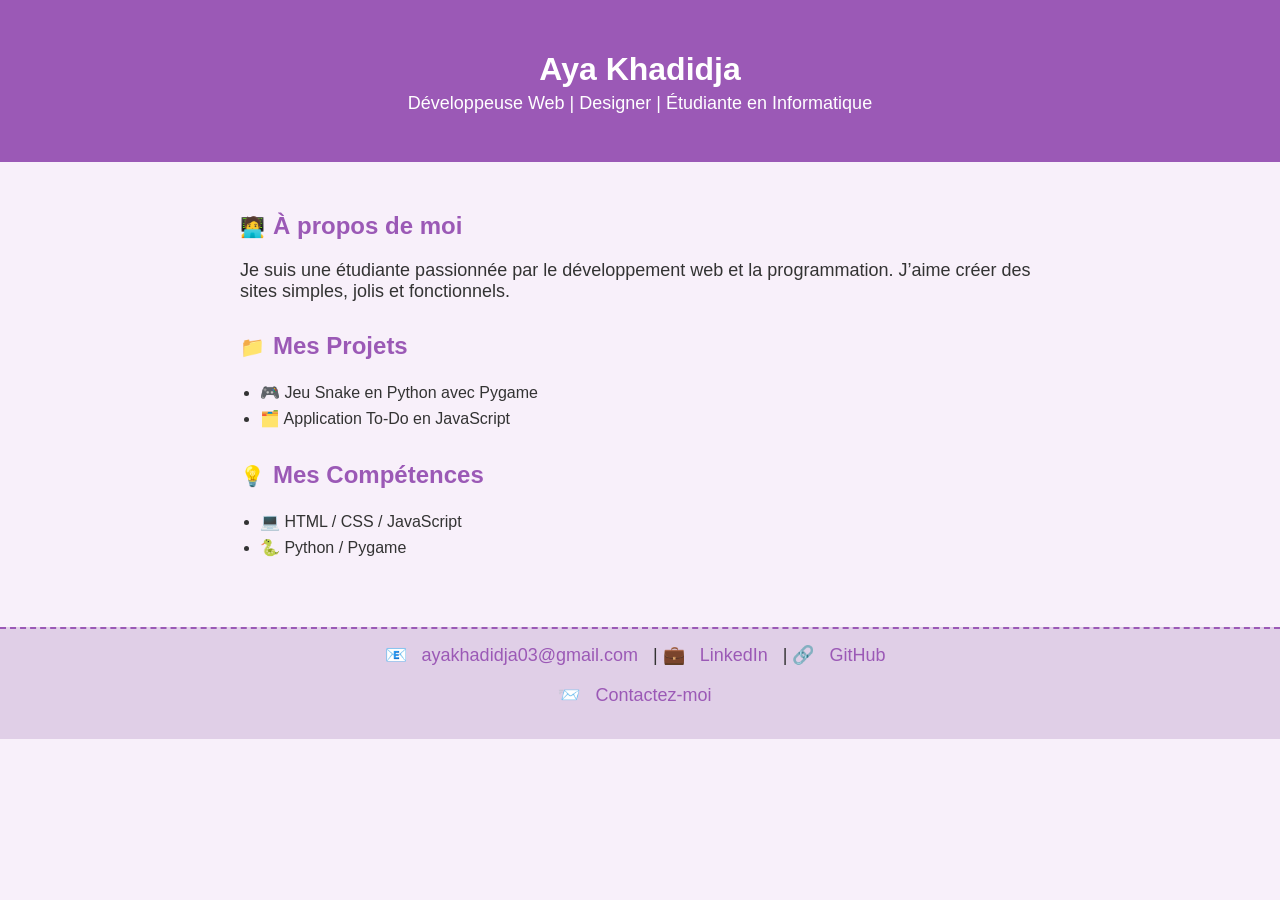
==== index.html @ 190c5a4c "Add files via upload" ====
<!DOCTYPE html>
<html lang="fr">
<head>
  <meta charset="UTF-8" />
  <title>Mon Portfolio - Aya Khadidja</title>
  <style>
    body {
      font-family: 'Arial', sans-serif;
      background-color: #f8f0fa;
      color: #333;
      margin: 0;
      padding: 0;
    }

    header {
      background-color: #9b59b6;
      color: white;
      padding: 30px;
      text-align: center;
    }

    h1 {
      font-size: 32px;
      margin-bottom: 5px;
    }

    p {
      font-size: 18px;
      margin-top: 0;
    }

    section {
      padding: 20px;
      max-width: 800px;
      margin: auto;
    }

    h2::before {
      display: inline-block;
      margin-right: 8px;
      font-size: 20px;
    }

    h2 {
      color: #9b59b6;
      margin-top: 30px;
      transition: color 0.3s ease;
    }

    h2:hover {
      color: #8e44ad;
    }

    h2:nth-of-type(1)::before { content: "🧑‍💻"; }
    h2:nth-of-type(2)::before { content: "📁"; }
    h2:nth-of-type(3)::before { content: "💡"; }

    ul {
      line-height: 1.6;
      padding-left: 20px;
    }

    .contact {
      background-color: #e0cfe7;
      padding: 15px;
      margin-top: 30px;
      text-align: center;
      border-top: 2px dashed #9b59b6;
    }

    .contact a {
      text-decoration: none;
      color: #9b59b6;
      margin: 0 10px;
      transition: color 0.3s, transform 0.2s ease;
    }

    .contact a:hover {
      color: #8e44ad;
      transform: scale(1.05);
    }

    @media screen and (max-width: 600px) {
      header { padding: 20px; }
      h1 { font-size: 24px; }
      p { font-size: 16px; }
      section { padding: 15px; }
      h2 { font-size: 18px; }
      ul { padding-left: 10px; }
    }
  </style>
</head>
<body>
  <header>
    <h1>Aya Khadidja</h1>
    <p>Développeuse Web | Designer | Étudiante en Informatique</p>
  </header>

  <section>
    <h2>À propos de moi</h2>
    <p>Je suis une étudiante passionnée par le développement web et la programmation. J’aime créer des sites simples, jolis et fonctionnels.</p>

    <h2>Mes Projets</h2>
    <ul>
      <li>🎮 Jeu Snake en Python avec Pygame</li>
      <li>🗂️ Application To-Do en JavaScript</li>
    </ul>

    <h2>Mes Compétences</h2>
    <ul>
      <li>💻 HTML / CSS / JavaScript</li>
      <li>🐍 Python / Pygame</li>
    </ul>
  </section>

  <div class="contact">
    <p>
      📧 <a href="mailto:ayakhadidja03@gmail.com">ayakhadidja03@gmail.com</a> |
      💼 <a href="#" target="_blank">LinkedIn</a> |
      🔗 <a href="https://github.com/Aya-bel03" target="_blank">GitHub</a>
    </p>
    <p>📨 <a href="contact.html">Contactez-moi</a></p>
  </div>
</body>
</html>
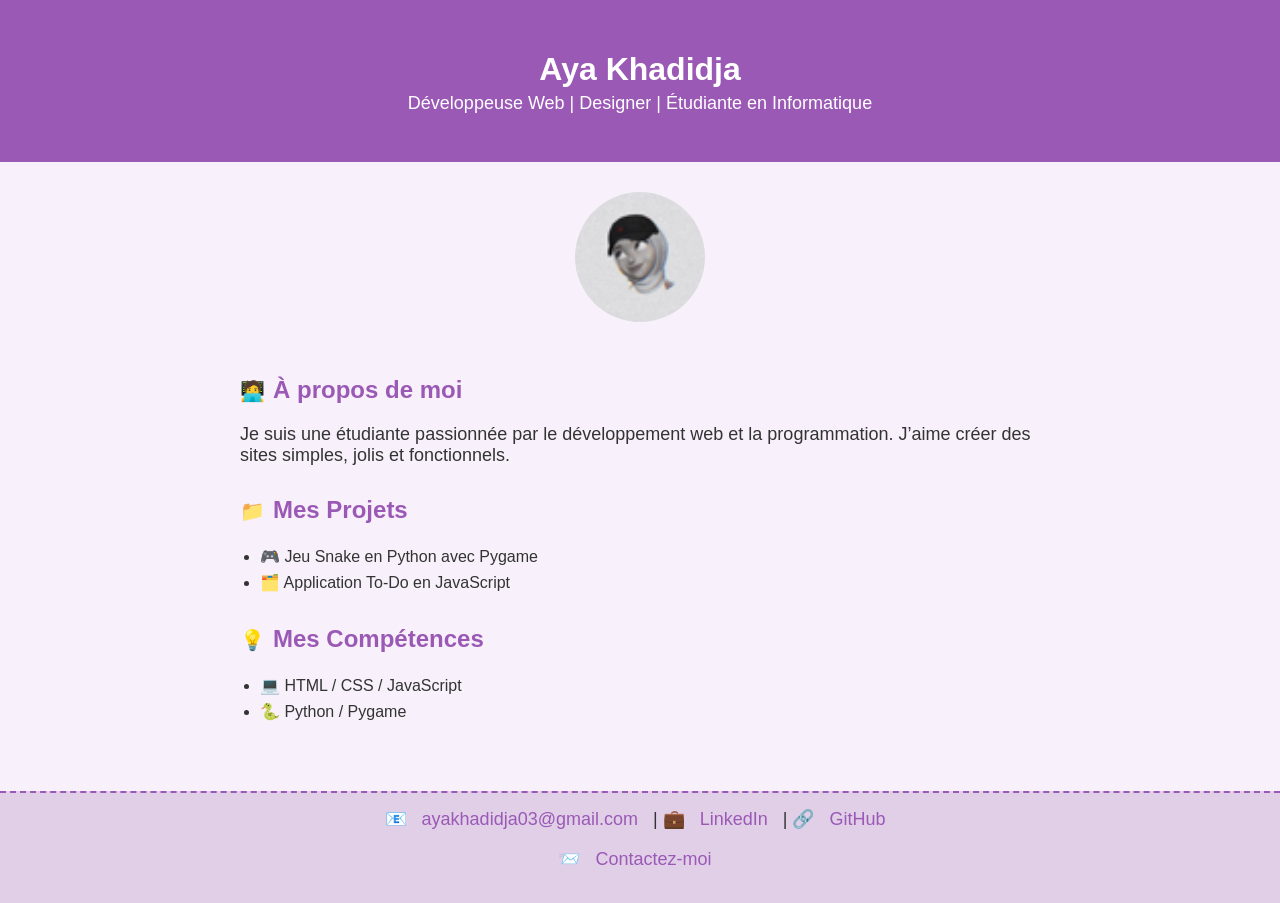
==== commit 84086b53: "Add files via upload" ====
--- a/index.html
+++ b/index.html
@@ -1,126 +1,69 @@
-<!DOCTYPE html>
-<html lang="fr">
-<head>
-  <meta charset="UTF-8" />
-  <title>Mon Portfolio - Aya Khadidja</title>
-  <style>
-    body {
-      font-family: 'Arial', sans-serif;
-      background-color: #f8f0fa;
-      color: #333;
-      margin: 0;
-      padding: 0;
-    }
-
-    header {
-      background-color: #9b59b6;
-      color: white;
-      padding: 30px;
-      text-align: center;
-    }
-
-    h1 {
-      font-size: 32px;
-      margin-bottom: 5px;
-    }
-
-    p {
-      font-size: 18px;
-      margin-top: 0;
-    }
-
-    section {
-      padding: 20px;
-      max-width: 800px;
-      margin: auto;
-    }
-
-    h2::before {
-      display: inline-block;
-      margin-right: 8px;
-      font-size: 20px;
-    }
-
-    h2 {
-      color: #9b59b6;
-      margin-top: 30px;
-      transition: color 0.3s ease;
-    }
-
-    h2:hover {
-      color: #8e44ad;
-    }
-
-    h2:nth-of-type(1)::before { content: "🧑‍💻"; }
-    h2:nth-of-type(2)::before { content: "📁"; }
-    h2:nth-of-type(3)::before { content: "💡"; }
-
-    ul {
-      line-height: 1.6;
-      padding-left: 20px;
-    }
-
-    .contact {
-      background-color: #e0cfe7;
-      padding: 15px;
-      margin-top: 30px;
-      text-align: center;
-      border-top: 2px dashed #9b59b6;
-    }
-
-    .contact a {
-      text-decoration: none;
-      color: #9b59b6;
-      margin: 0 10px;
-      transition: color 0.3s, transform 0.2s ease;
-    }
-
-    .contact a:hover {
-      color: #8e44ad;
-      transform: scale(1.05);
-    }
-
-    @media screen and (max-width: 600px) {
-      header { padding: 20px; }
-      h1 { font-size: 24px; }
-      p { font-size: 16px; }
-      section { padding: 15px; }
-      h2 { font-size: 18px; }
-      ul { padding-left: 10px; }
-    }
-  </style>
-</head>
-<body>
-  <header>
-    <h1>Aya Khadidja</h1>
-    <p>Développeuse Web | Designer | Étudiante en Informatique</p>
-  </header>
-
-  <section>
-    <h2>À propos de moi</h2>
-    <p>Je suis une étudiante passionnée par le développement web et la programmation. J’aime créer des sites simples, jolis et fonctionnels.</p>
-
-    <h2>Mes Projets</h2>
-    <ul>
-      <li>🎮 Jeu Snake en Python avec Pygame</li>
-      <li>🗂️ Application To-Do en JavaScript</li>
-    </ul>
-
-    <h2>Mes Compétences</h2>
-    <ul>
-      <li>💻 HTML / CSS / JavaScript</li>
-      <li>🐍 Python / Pygame</li>
-    </ul>
-  </section>
-
-  <div class="contact">
-    <p>
-      📧 <a href="mailto:ayakhadidja03@gmail.com">ayakhadidja03@gmail.com</a> |
-      💼 <a href="#" target="_blank">LinkedIn</a> |
-      🔗 <a href="https://github.com/Aya-bel03" target="_blank">GitHub</a>
-    </p>
-    <p>📨 <a href="contact.html">Contactez-moi</a></p>
-  </div>
-</body>
-</html>
-
+<!DOCTYPE html>
+<html lang="fr">
+<head>
+  <meta charset="UTF-8" />
+  <title>Mon Portfolio - Aya Khadidja</title>
+  <link rel="icon" type="image/png" href="/Portfolio/favicon.png" />
+  <style>
+    body { font-family: 'Arial', sans-serif; background-color: #f8f0fa; color: #333; margin: 0; padding: 0; }
+    header { background-color: #9b59b6; color: white; padding: 30px; text-align: center; }
+    h1 { font-size: 32px; margin-bottom: 5px; }
+    p { font-size: 18px; margin-top: 0; }
+    section { padding: 20px; max-width: 800px; margin: auto; }
+    h2::before { display: inline-block; margin-right: 8px; font-size: 20px; }
+    h2 { color: #9b59b6; margin-top: 30px; transition: color 0.3s ease; }
+    h2:hover { color: #8e44ad; }
+    h2:nth-of-type(1)::before { content: "🧑‍💻"; }
+    h2:nth-of-type(2)::before { content: "📁"; }
+    h2:nth-of-type(3)::before { content: "💡"; }
+    ul { line-height: 1.6; padding-left: 20px; }
+    .contact { background-color: #e0cfe7; padding: 15px; margin-top: 30px; text-align: center; border-top: 2px dashed #9b59b6; }
+    .contact a { text-decoration: none; color: #9b59b6; margin: 0 10px; transition: color 0.3s, transform 0.2s ease; }
+    .contact a:hover { color: #8e44ad; transform: scale(1.05); }
+    .img-center { text-align: center; margin-top: 30px; }
+    .img-center img { border-radius: 50%; width: 130px; }
+    @media screen and (max-width: 600px) {
+      header { padding: 20px; }
+      h1 { font-size: 24px; }
+      p { font-size: 16px; }
+      section { padding: 15px; }
+      h2 { font-size: 18px; }
+      ul { padding-left: 10px; }
+    }
+  </style>
+</head>
+<body>
+  <header>
+    <h1>Aya Khadidja</h1>
+    <p>Développeuse Web | Designer | Étudiante en Informatique</p>
+  </header>
+
+  <div class="img-center">
+    <img src="favicon.png" alt="Aya Khadidja" />
+  </div>
+
+  <section>
+    <h2>À propos de moi</h2>
+    <p>Je suis une étudiante passionnée par le développement web et la programmation. J’aime créer des sites simples, jolis et fonctionnels.</p>
+    <h2>Mes Projets</h2>
+    <ul>
+      <li>🎮 Jeu Snake en Python avec Pygame</li>
+      <li>🗂️ Application To-Do en JavaScript</li>
+    </ul>
+    <h2>Mes Compétences</h2>
+    <ul>
+      <li>💻 HTML / CSS / JavaScript</li>
+      <li>🐍 Python / Pygame</li>
+    </ul>
+  </section>
+
+  <div class="contact">
+    <p>
+      📧 <a href="mailto:ayakhadidja03@gmail.com">ayakhadidja03@gmail.com</a> |
+      💼 <a href="#">LinkedIn</a> |
+      🔗 <a href="https://github.com/Aya-bel03" target="_blank">GitHub</a>
+    </p>
+    <p>📨 <a href="contact.html">Contactez-moi</a></p>
+  </div>
+</body>
+</html>
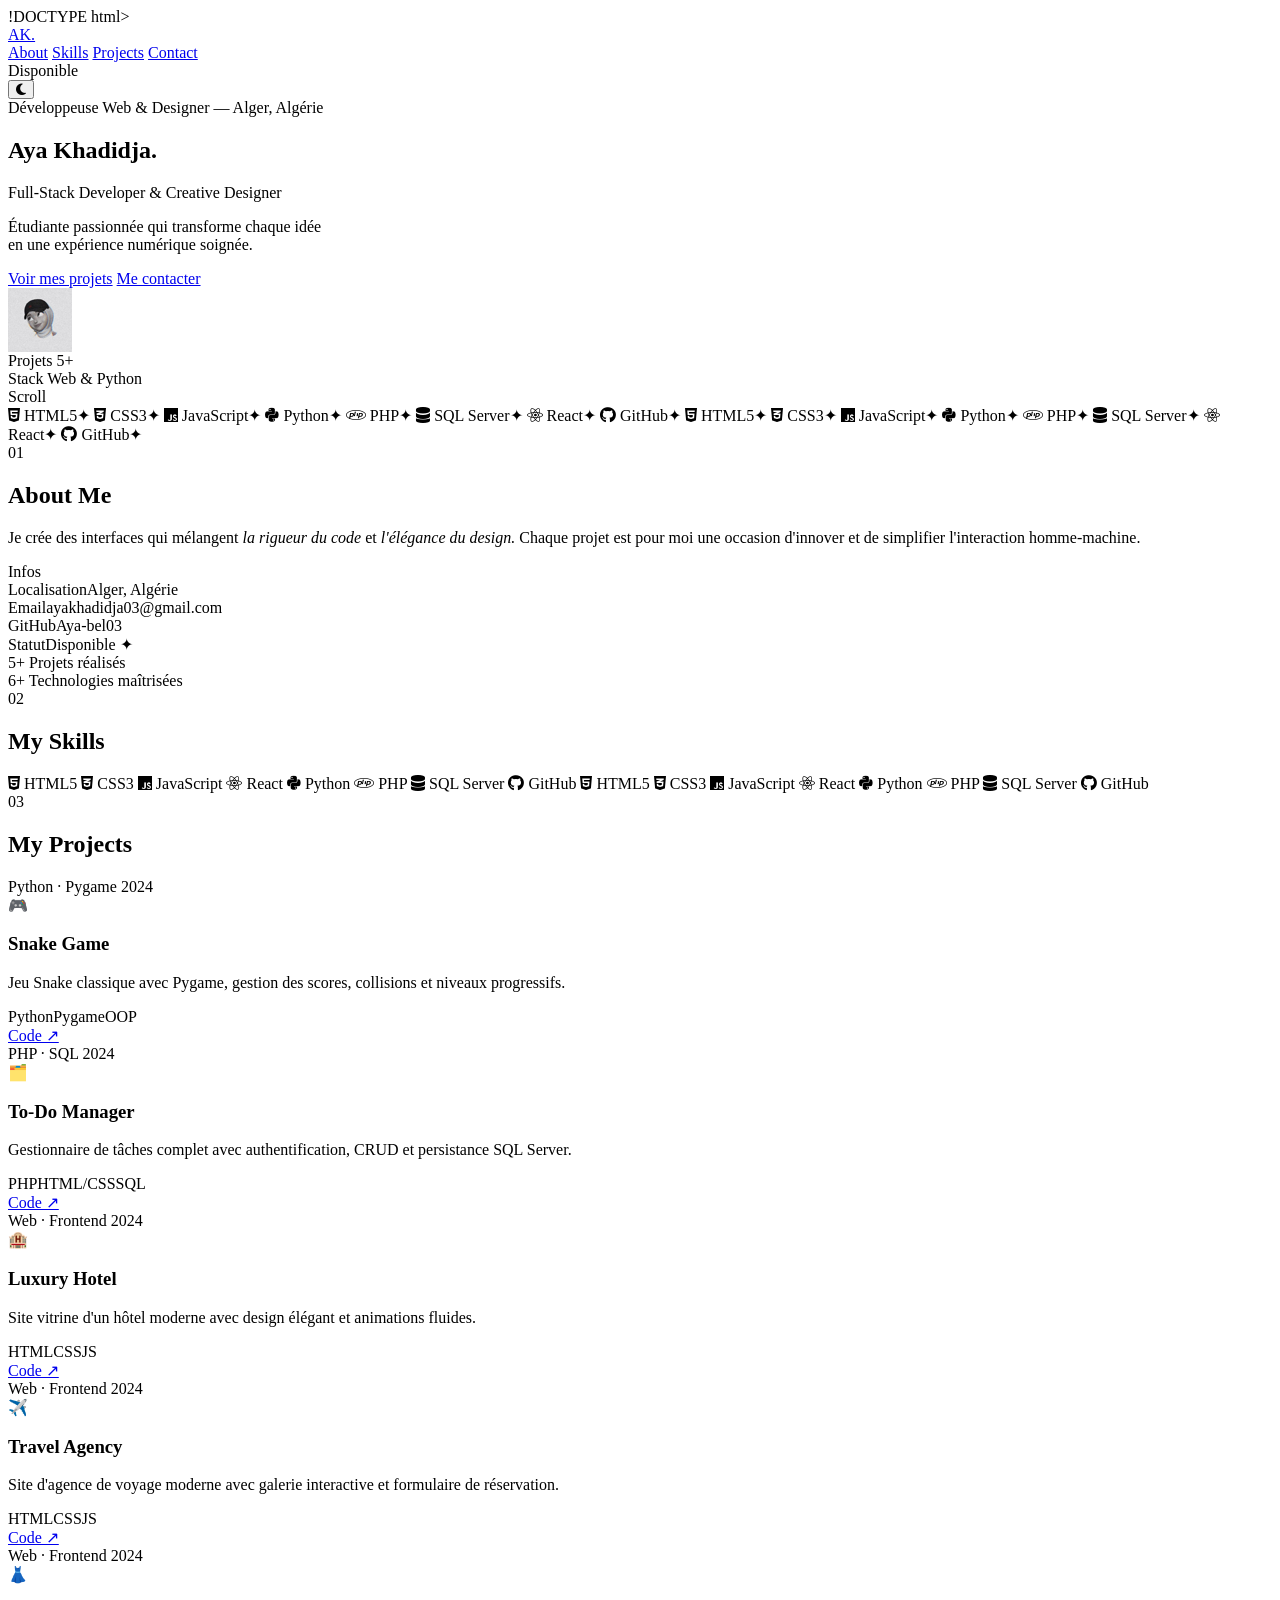
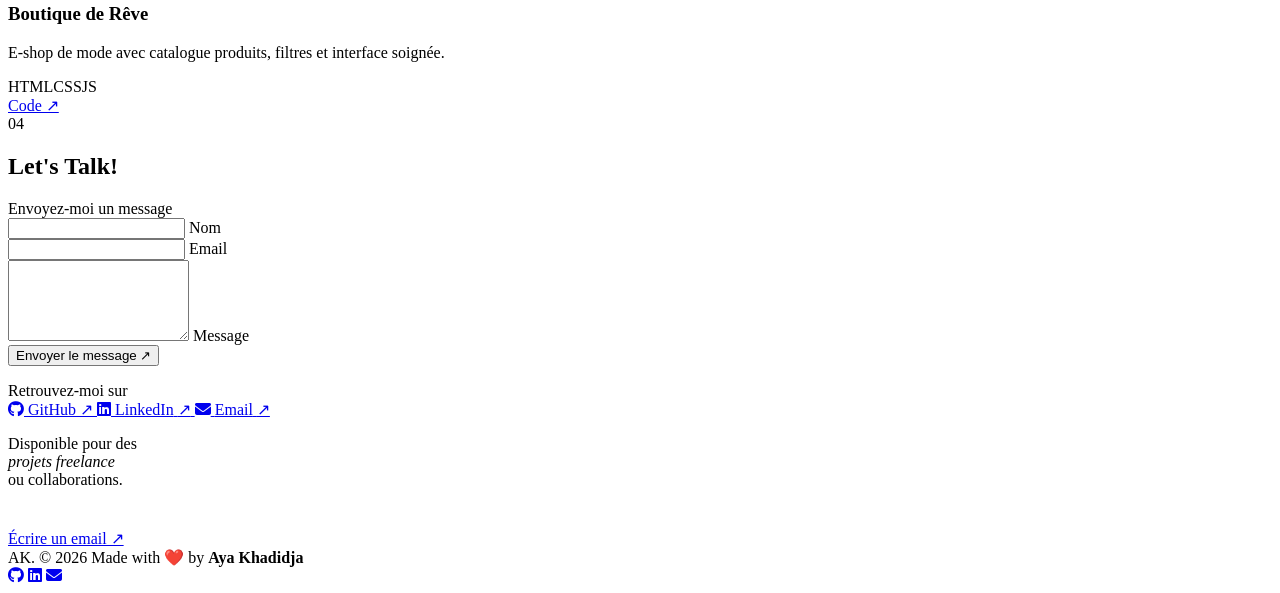
==== commit 22848feb: "Refactor index.html for improved structure and styling" ====
--- a/index.html
+++ b/index.html
@@ -1,69 +1,336 @@
-<!DOCTYPE html>
+!DOCTYPE html>
 <html lang="fr">
 <head>
-  <meta charset="UTF-8" />
-  <title>Mon Portfolio - Aya Khadidja</title>
-  <link rel="icon" type="image/png" href="/Portfolio/favicon.png" />
-  <style>
-    body { font-family: 'Arial', sans-serif; background-color: #f8f0fa; color: #333; margin: 0; padding: 0; }
-    header { background-color: #9b59b6; color: white; padding: 30px; text-align: center; }
-    h1 { font-size: 32px; margin-bottom: 5px; }
-    p { font-size: 18px; margin-top: 0; }
-    section { padding: 20px; max-width: 800px; margin: auto; }
-    h2::before { display: inline-block; margin-right: 8px; font-size: 20px; }
-    h2 { color: #9b59b6; margin-top: 30px; transition: color 0.3s ease; }
-    h2:hover { color: #8e44ad; }
-    h2:nth-of-type(1)::before { content: "🧑‍💻"; }
-    h2:nth-of-type(2)::before { content: "📁"; }
-    h2:nth-of-type(3)::before { content: "💡"; }
-    ul { line-height: 1.6; padding-left: 20px; }
-    .contact { background-color: #e0cfe7; padding: 15px; margin-top: 30px; text-align: center; border-top: 2px dashed #9b59b6; }
-    .contact a { text-decoration: none; color: #9b59b6; margin: 0 10px; transition: color 0.3s, transform 0.2s ease; }
-    .contact a:hover { color: #8e44ad; transform: scale(1.05); }
-    .img-center { text-align: center; margin-top: 30px; }
-    .img-center img { border-radius: 50%; width: 130px; }
-    @media screen and (max-width: 600px) {
-      header { padding: 20px; }
-      h1 { font-size: 24px; }
-      p { font-size: 16px; }
-      section { padding: 15px; }
-      h2 { font-size: 18px; }
-      ul { padding-left: 10px; }
-    }
-  </style>
+  <meta charset="UTF-8"/>
+  <meta name="viewport" content="width=device-width, initial-scale=1.0"/>
+  <title>Aya Khadidja — Portfolio</title>
+  <link rel="icon" type="image/png" href="favicon.png"/>
+  <link href="https://fonts.googleapis.com/css2?family=Syne:wght@400;500;700;800&family=Cormorant+Garamond:ital,wght@0,300;1,300;1,600&family=DM+Mono:wght@300;400&display=swap" rel="stylesheet"/>
+  <link rel="stylesheet" href="https://cdnjs.cloudflare.com/ajax/libs/font-awesome/6.5.0/css/all.min.css"/>
+  <link rel="stylesheet" href="style.css"/>
 </head>
-<body>
-  <header>
-    <h1>Aya Khadidja</h1>
-    <p>Développeuse Web | Designer | Étudiante en Informatique</p>
+<body class="light-mode">
+
+  <!-- CURSOR -->
+  <div id="cur"></div>
+  <div id="cur-ring"></div>
+
+  <!-- BACKGROUND MESH -->
+  <div class="mesh-container">
+    <div class="ball ball-1"></div>
+    <div class="ball ball-2"></div>
+    <div class="ball ball-3"></div>
+  </div>
+
+  <!-- PROGRESS BAR -->
+  <div id="progress-bar"></div>
+
+  <!-- HEADER -->
+  <header id="header">
+    <a href="#" class="nav-logo">AK.</a>
+    <nav class="nav-links">
+      <a href="#about">About</a>
+      <a href="#skills">Skills</a>
+      <a href="#projects">Projects</a>
+      <a href="#contact">Contact</a>
+    </nav>
+    <div class="header-right">
+      <div class="avail-badge">
+        <span class="avail-dot"></span>
+        Disponible
+      </div>
+      <button id="theme-switch" aria-label="Toggle theme">
+        <i class="fas fa-moon"></i>
+      </button>
+    </div>
   </header>
 
-  <div class="img-center">
-    <img src="favicon.png" alt="Aya Khadidja" />
-  </div>
-
-  <section>
-    <h2>À propos de moi</h2>
-    <p>Je suis une étudiante passionnée par le développement web et la programmation. J’aime créer des sites simples, jolis et fonctionnels.</p>
-    <h2>Mes Projets</h2>
-    <ul>
-      <li>🎮 Jeu Snake en Python avec Pygame</li>
-      <li>🗂️ Application To-Do en JavaScript</li>
-    </ul>
-    <h2>Mes Compétences</h2>
-    <ul>
-      <li>💻 HTML / CSS / JavaScript</li>
-      <li>🐍 Python / Pygame</li>
-    </ul>
-  </section>
-
-  <div class="contact">
-    <p>
-      📧 <a href="mailto:ayakhadidja03@gmail.com">ayakhadidja03@gmail.com</a> |
-      💼 <a href="#">LinkedIn</a> |
-      🔗 <a href="https://github.com/Aya-bel03" target="_blank">GitHub</a>
-    </p>
-    <p>📨 <a href="contact.html">Contactez-moi</a></p>
-  </div>
+  <main>
+
+    <!-- HERO -->
+    <section id="hero">
+      <div class="hero-content">
+        <span class="hero-eyebrow reveal">
+          <span class="eyebrow-dot"></span>
+          Développeuse Web &amp; Designer — Alger, Algérie
+        </span>
+        <h1 class="hero-name">
+          <span class="name-line reveal-line"><span class="word">Aya</span></span>
+          <span class="name-line reveal-line delay-1"><span class="word italic">Khadidja.</span></span>
+        </h1>
+        <p class="hero-role reveal delay-2">Full-Stack Developer &amp; Creative Designer</p>
+        <p class="hero-desc reveal delay-3">Étudiante passionnée qui transforme chaque idée<br>en une expérience numérique soignée.</p>
+        <div class="hero-ctas reveal delay-4">
+          <a href="#projects" class="btn-primary">Voir mes projets</a>
+          <a href="#contact" class="btn-ghost">Me contacter</a>
+        </div>
+      </div>
+      <div class="hero-deco">
+        <div class="deco-ring"></div>
+        <div class="deco-ring deco-ring-2"></div>
+        <div class="avatar-circle">
+          <img src="favicon.png" alt="Aya Khadidja" class="avatar-img"/>
+        </div>
+        <div class="deco-tag tag-1">
+          <span class="tag-label">Projets</span>
+          <span class="tag-value">5+</span>
+        </div>
+        <div class="deco-tag tag-2">
+          <span class="tag-label">Stack</span>
+          <span class="tag-value">Web &amp; Python</span>
+        </div>
+      </div>
+      <div class="hero-scroll-hint">
+        <span>Scroll</span>
+        <div class="scroll-line"></div>
+      </div>
+    </section>
+
+    <!-- MARQUEE -->
+    <div class="marquee-wrap">
+      <div class="marquee-track">
+        <span><i class="fab fa-html5"></i> HTML5</span><span class="sep">✦</span>
+        <span><i class="fab fa-css3-alt"></i> CSS3</span><span class="sep">✦</span>
+        <span><i class="fab fa-js"></i> JavaScript</span><span class="sep">✦</span>
+        <span><i class="fab fa-python"></i> Python</span><span class="sep">✦</span>
+        <span><i class="fab fa-php"></i> PHP</span><span class="sep">✦</span>
+        <span><i class="fas fa-database"></i> SQL Server</span><span class="sep">✦</span>
+        <span><i class="fab fa-react"></i> React</span><span class="sep">✦</span>
+        <span><i class="fab fa-github"></i> GitHub</span><span class="sep">✦</span>
+        <span><i class="fab fa-html5"></i> HTML5</span><span class="sep">✦</span>
+        <span><i class="fab fa-css3-alt"></i> CSS3</span><span class="sep">✦</span>
+        <span><i class="fab fa-js"></i> JavaScript</span><span class="sep">✦</span>
+        <span><i class="fab fa-python"></i> Python</span><span class="sep">✦</span>
+        <span><i class="fab fa-php"></i> PHP</span><span class="sep">✦</span>
+        <span><i class="fas fa-database"></i> SQL Server</span><span class="sep">✦</span>
+        <span><i class="fab fa-react"></i> React</span><span class="sep">✦</span>
+        <span><i class="fab fa-github"></i> GitHub</span><span class="sep">✦</span>
+      </div>
+    </div>
+
+    <!-- ABOUT -->
+    <section id="about" class="sec">
+      <div class="sec-header reveal">
+        <span class="sec-num">01</span>
+        <h2 class="section-title">About Me</h2>
+      </div>
+      <div class="bento-grid">
+        <div class="bento-item card-full reveal">
+          <p class="big-quote">Je crée des interfaces qui mélangent <em>la rigueur du code</em> et <em>l'élégance du design.</em> Chaque projet est pour moi une occasion d'innover et de simplifier l'interaction homme-machine.</p>
+        </div>
+        <div class="bento-item card-info reveal delay-1">
+          <span class="label">Infos</span>
+          <div class="info-list">
+            <div class="info-row"><span class="ik">Localisation</span><span class="iv">Alger, Algérie</span></div>
+            <div class="info-row"><span class="ik">Email</span><span class="iv">ayakhadidja03@gmail.com</span></div>
+            <div class="info-row"><span class="ik">GitHub</span><span class="iv">Aya-bel03</span></div>
+            <div class="info-row"><span class="ik">Statut</span><span class="iv available">Disponible ✦</span></div>
+          </div>
+        </div>
+        <div class="bento-item card-stat reveal delay-2">
+          <span class="stat-num">5+</span>
+          <span class="stat-label">Projets réalisés</span>
+        </div>
+        <div class="bento-item card-stat reveal delay-3">
+          <span class="stat-num">6+</span>
+          <span class="stat-label">Technologies maîtrisées</span>
+        </div>
+      </div>
+    </section>
+
+    <!-- SKILLS -->
+    <section id="skills" class="sec">
+      <div class="sec-header reveal">
+        <span class="sec-num">02</span>
+        <h2 class="section-title">My Skills</h2>
+      </div>
+      <div class="skills-wrapper reveal">
+        <div class="skills-track">
+          <span><i class="fab fa-html5"></i> HTML5</span>
+          <span><i class="fab fa-css3-alt"></i> CSS3</span>
+          <span><i class="fab fa-js"></i> JavaScript</span>
+          <span><i class="fab fa-react"></i> React</span>
+          <span><i class="fab fa-python"></i> Python</span>
+          <span><i class="fab fa-php"></i> PHP</span>
+          <span><i class="fas fa-database"></i> SQL Server</span>
+          <span><i class="fab fa-github"></i> GitHub</span>
+          <span><i class="fab fa-html5"></i> HTML5</span>
+          <span><i class="fab fa-css3-alt"></i> CSS3</span>
+          <span><i class="fab fa-js"></i> JavaScript</span>
+          <span><i class="fab fa-react"></i> React</span>
+          <span><i class="fab fa-python"></i> Python</span>
+          <span><i class="fab fa-php"></i> PHP</span>
+          <span><i class="fas fa-database"></i> SQL Server</span>
+          <span><i class="fab fa-github"></i> GitHub</span>
+        </div>
+      </div>
+    </section>
+
+    <!-- PROJECTS -->
+    <section id="projects" class="sec">
+      <div class="sec-header reveal">
+        <span class="sec-num">03</span>
+        <h2 class="section-title">My Projects</h2>
+      </div>
+      <div class="bento-grid">
+
+        <div class="bento-item card-med reveal">
+          <div class="proj-top">
+            <span class="label">Python · Pygame</span>
+            <span class="proj-year">2024</span>
+          </div>
+          <div class="proj-icon">🎮</div>
+          <h3>Snake Game</h3>
+          <p>Jeu Snake classique avec Pygame, gestion des scores, collisions et niveaux progressifs.</p>
+          <div class="proj-footer">
+            <div class="proj-pills">
+              <span>Python</span><span>Pygame</span><span>OOP</span>
+            </div>
+            <a href="https://github.com/Aya-bel03" target="_blank" class="proj-link">Code ↗</a>
+          </div>
+        </div>
+
+        <div class="bento-item card-med reveal delay-1">
+          <div class="proj-top">
+            <span class="label">PHP · SQL</span>
+            <span class="proj-year">2024</span>
+          </div>
+          <div class="proj-icon">🗂️</div>
+          <h3>To-Do Manager</h3>
+          <p>Gestionnaire de tâches complet avec authentification, CRUD et persistance SQL Server.</p>
+          <div class="proj-footer">
+            <div class="proj-pills">
+              <span>PHP</span><span>HTML/CSS</span><span>SQL</span>
+            </div>
+            <a href="https://github.com/Aya-bel03" target="_blank" class="proj-link">Code ↗</a>
+          </div>
+        </div>
+
+        <div class="bento-item card-med reveal delay-2">
+          <div class="proj-top">
+            <span class="label">Web · Frontend</span>
+            <span class="proj-year">2024</span>
+          </div>
+          <div class="proj-icon">🏨</div>
+          <h3>Luxury Hotel</h3>
+          <p>Site vitrine d'un hôtel moderne avec design élégant et animations fluides.</p>
+          <div class="proj-footer">
+            <div class="proj-pills">
+              <span>HTML</span><span>CSS</span><span>JS</span>
+            </div>
+            <a href="https://github.com/Aya-bel03" target="_blank" class="proj-link">Code ↗</a>
+          </div>
+        </div>
+
+        <div class="bento-item card-med reveal delay-1">
+          <div class="proj-top">
+            <span class="label">Web · Frontend</span>
+            <span class="proj-year">2024</span>
+          </div>
+          <div class="proj-icon">✈️</div>
+          <h3>Travel Agency</h3>
+          <p>Site d'agence de voyage moderne avec galerie interactive et formulaire de réservation.</p>
+          <div class="proj-footer">
+            <div class="proj-pills">
+              <span>HTML</span><span>CSS</span><span>JS</span>
+            </div>
+            <a href="https://github.com/Aya-bel03" target="_blank" class="proj-link">Code ↗</a>
+          </div>
+        </div>
+
+        <div class="bento-item card-med reveal delay-2">
+          <div class="proj-top">
+            <span class="label">Web · Frontend</span>
+            <span class="proj-year">2024</span>
+          </div>
+          <div class="proj-icon">👗</div>
+          <h3>Boutique de Rêve</h3>
+          <p>E-shop de mode avec catalogue produits, filtres et interface soignée.</p>
+          <div class="proj-footer">
+            <div class="proj-pills">
+              <span>HTML</span><span>CSS</span><span>JS</span>
+            </div>
+            <a href="https://github.com/Aya-bel03" target="_blank" class="proj-link">Code ↗</a>
+          </div>
+        </div>
+
+      </div>
+    </section>
+
+    <!-- CONTACT -->
+    <section id="contact" class="sec">
+      <div class="sec-header reveal">
+        <span class="sec-num">04</span>
+        <h2 class="section-title">Let's Talk!</h2>
+      </div>
+      <div class="contact-grid">
+        <div class="bento-item contact-card reveal">
+          <span class="label">Envoyez-moi un message</span>
+          <form action="https://formspree.io/f/mjkobwyn" method="POST">
+            <div class="input-row">
+              <div class="input-group">
+                <input type="text" name="nom" placeholder=" " required/>
+                <label>Nom</label>
+              </div>
+              <div class="input-group">
+                <input type="email" name="email" placeholder=" " required/>
+                <label>Email</label>
+              </div>
+            </div>
+            <div class="input-group">
+              <textarea name="message" rows="5" placeholder=" " required></textarea>
+              <label>Message</label>
+            </div>
+            <button type="submit" class="btn-submit">
+              <span>Envoyer le message</span>
+              <span class="btn-arrow">↗</span>
+            </button>
+          </form>
+        </div>
+        <div class="contact-side">
+          <div class="bento-item info-card reveal delay-1">
+            <span class="label">Retrouvez-moi sur</span>
+            <div class="social-links">
+              <a href="https://github.com/Aya-bel03" target="_blank" class="social-item">
+                <i class="fab fa-github"></i>
+                <span>GitHub</span>
+                <span class="social-arr">↗</span>
+              </a>
+              <a href="https://www.linkedin.com/in/khadidja-belogbane-071b53371" target="_blank" class="social-item">
+                <i class="fab fa-linkedin"></i>
+                <span>LinkedIn</span>
+                <span class="social-arr">↗</span>
+              </a>
+              <a href="mailto:ayakhadidja03@gmail.com" class="social-item">
+                <i class="fas fa-envelope"></i>
+                <span>Email</span>
+                <span class="social-arr">↗</span>
+              </a>
+            </div>
+          </div>
+          <div class="bento-item cta-card reveal delay-2">
+            <p class="cta-text">Disponible pour des<br/><em>projets freelance</em><br/>ou collaborations.</p>
+            <a href="mailto:ayakhadidja03@gmail.com" class="btn-primary" style="margin-top:1.5rem;display:inline-block">Écrire un email ↗</a>
+          </div>
+        </div>
+      </div>
+    </section>
+
+  </main>
+
+  <!-- FOOTER -->
+  <footer>
+    <div class="footer-inner">
+      <span class="footer-logo">AK.</span>
+      <span class="footer-copy">© 2026 Made with ❤️ by <strong>Aya Khadidja</strong></span>
+      <div class="footer-links">
+        <a href="https://github.com/Aya-bel03" target="_blank"><i class="fab fa-github"></i></a>
+        <a href="https://www.linkedin.com/in/khadidja-belogbane-071b53371" target="_blank"><i class="fab fa-linkedin"></i></a>
+        <a href="mailto:ayakhadidja03@gmail.com"><i class="fas fa-envelope"></i></a>
+      </div>
+    </div>
+  </footer>
+
+  <script src="script.js"></script>
 </body>
-</html>+</html>
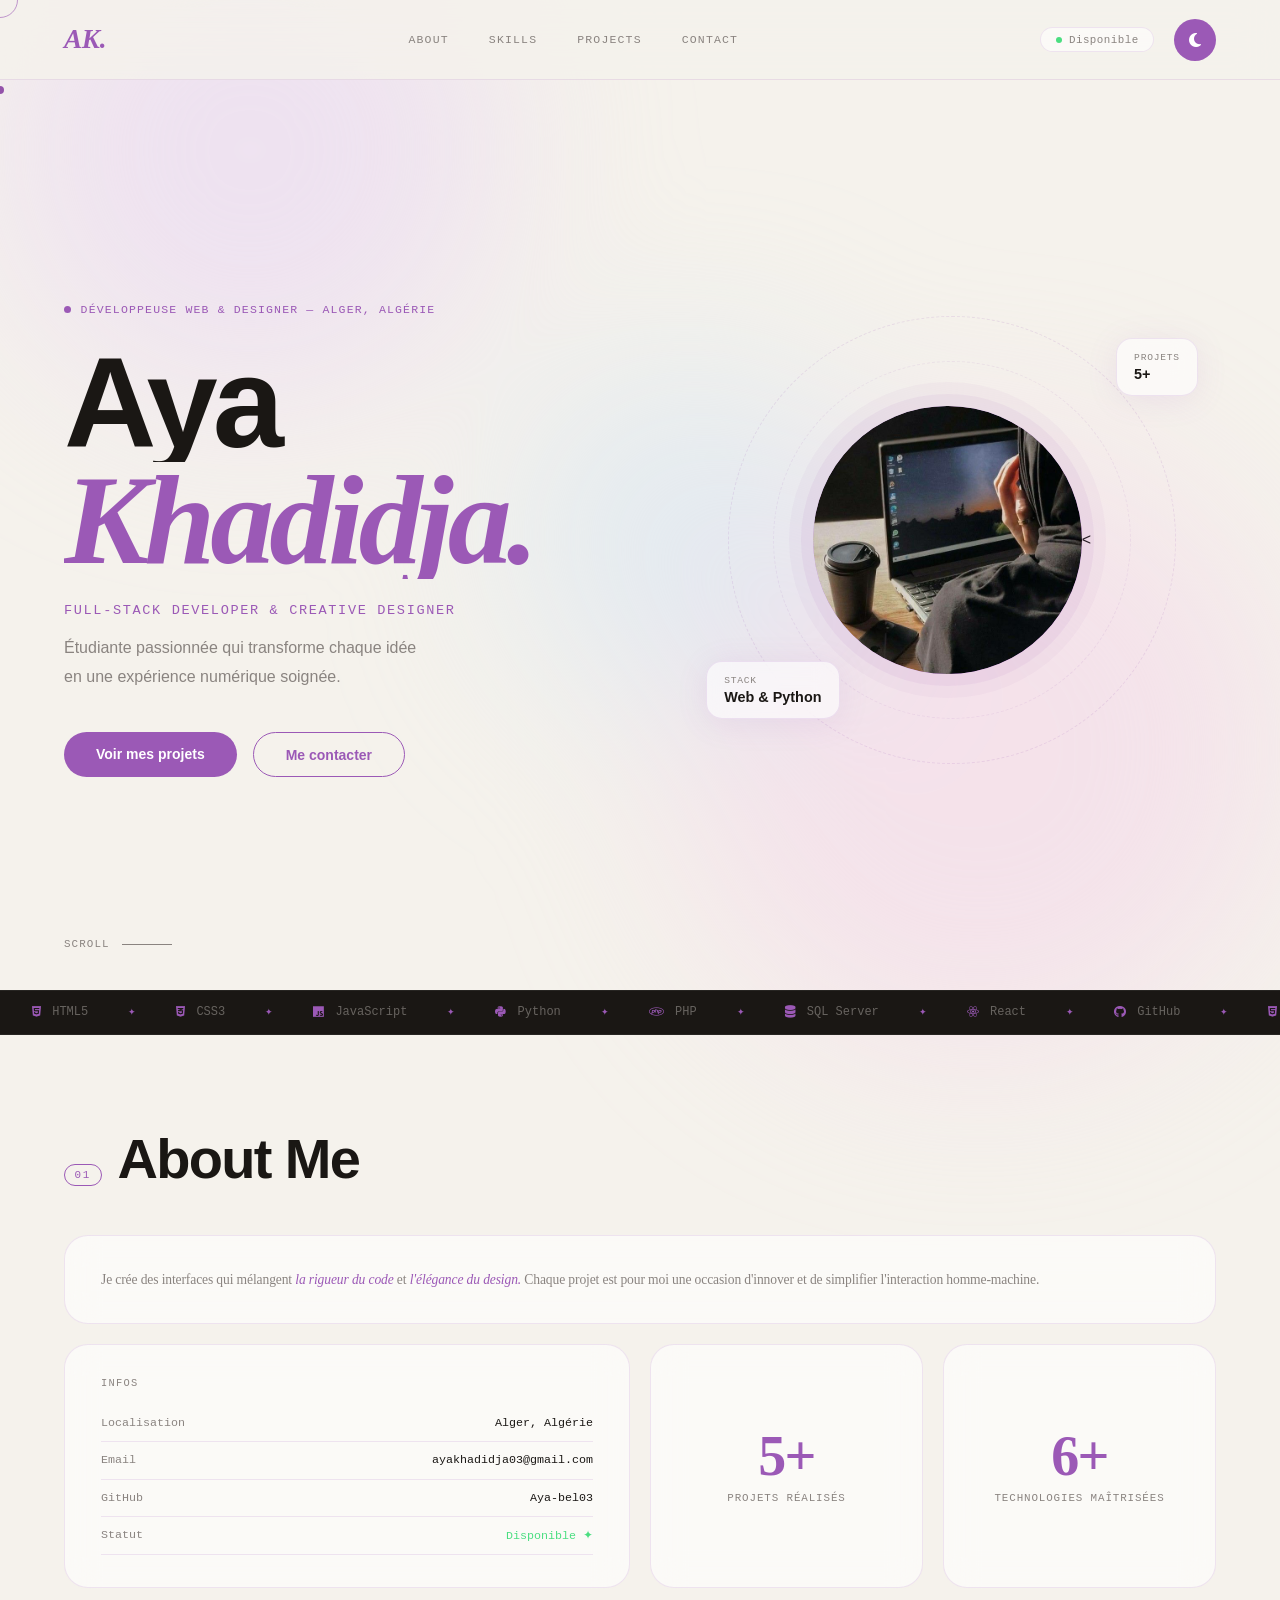
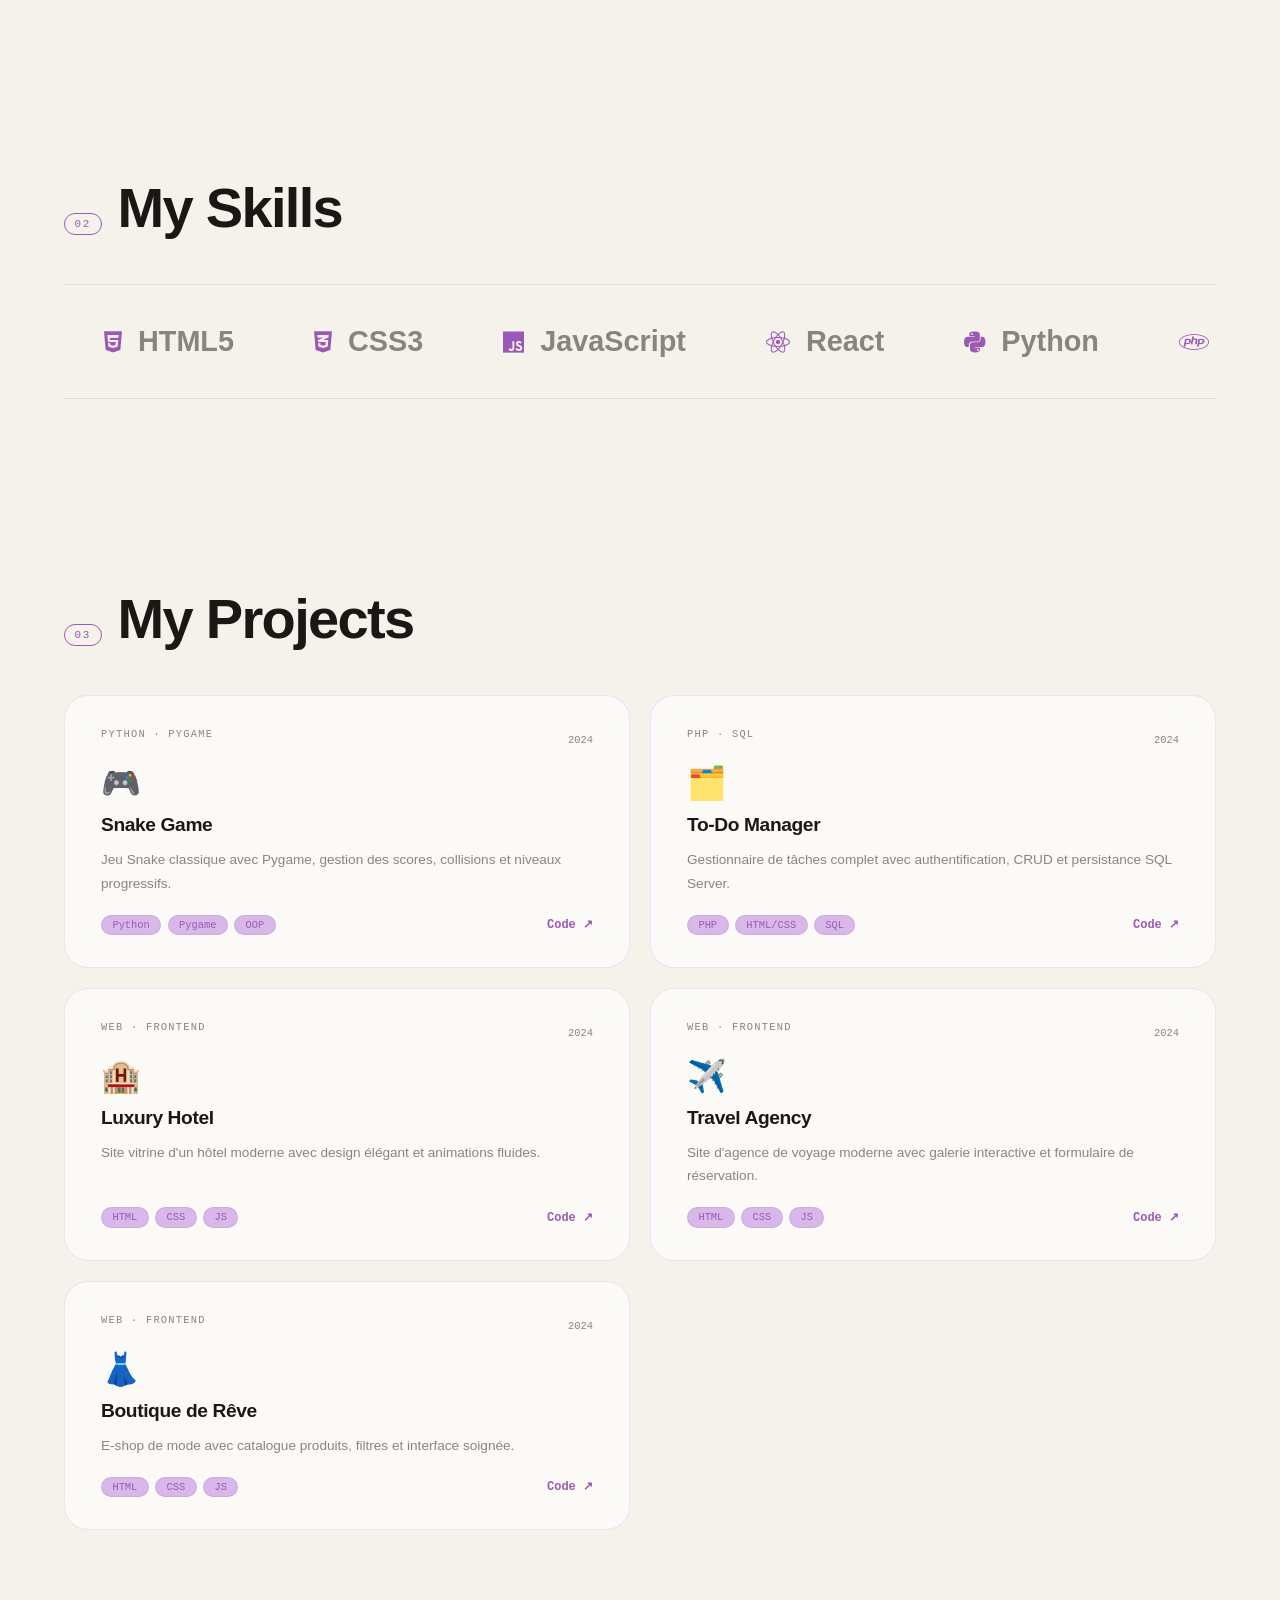
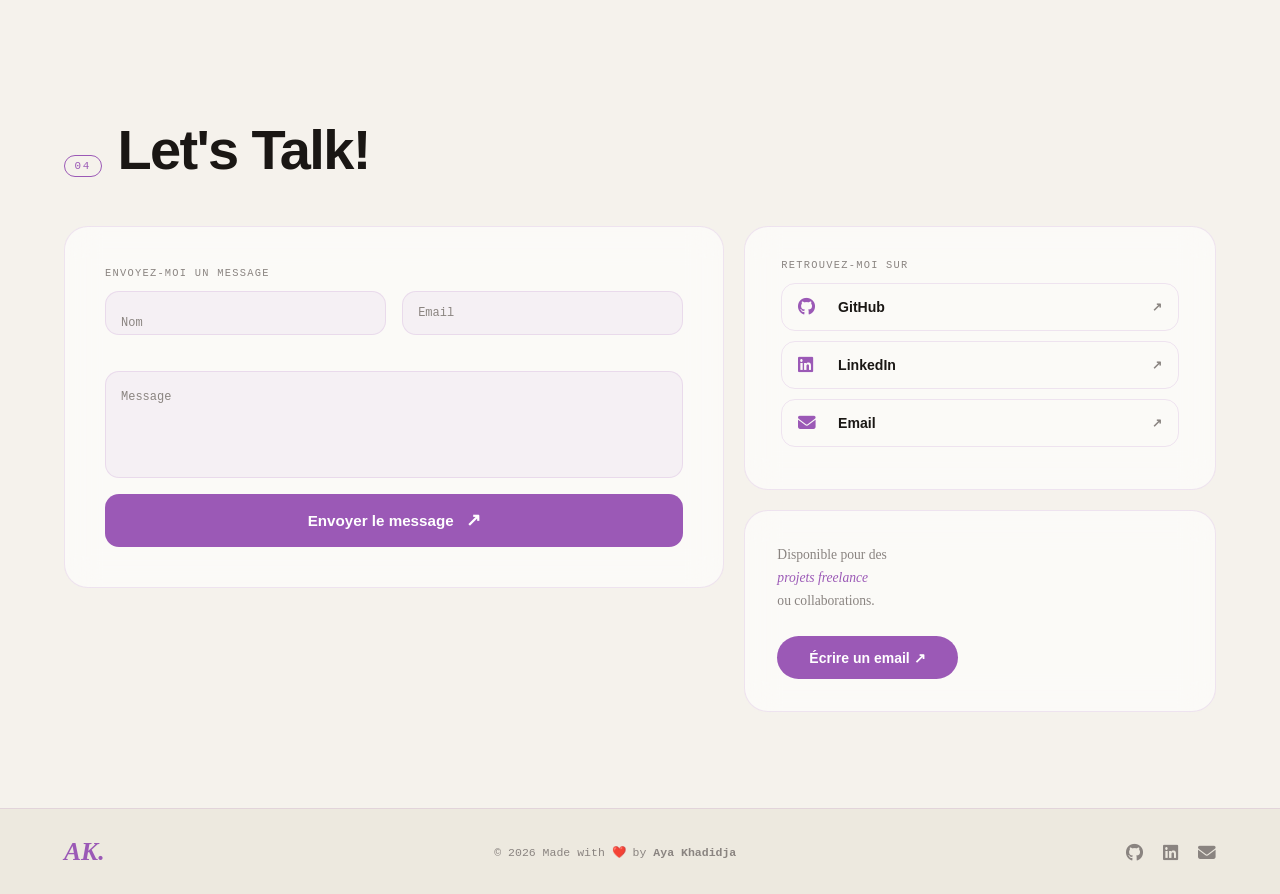
==== commit a2562fce: "Add experience tags Updated image source and added new technology and experience tags." ====
--- a/index.html
+++ b/index.html
@@ -1,4 +1,4 @@
-!DOCTYPE html>
+
 <html lang="fr">
 <head>
   <meta charset="UTF-8"/>
@@ -69,15 +69,23 @@
         <div class="deco-ring"></div>
         <div class="deco-ring deco-ring-2"></div>
         <div class="avatar-circle">
-          <img src="favicon.png" alt="Aya Khadidja" class="avatar-img"/>
-        </div>
-        <div class="deco-tag tag-1">
+          <img src="images/favicon.jpeg" alt="Aya Khadidja" class="avatar-img"/>
+        </div>
+        <<div class="deco-tag tag-1">
           <span class="tag-label">Projets</span>
           <span class="tag-value">5+</span>
         </div>
         <div class="deco-tag tag-2">
           <span class="tag-label">Stack</span>
           <span class="tag-value">Web &amp; Python</span>
+        </div>
+         <div class="deco-tag tag-3">
+          <span class="tag-label">Technologies </span>
+          <span class="tag-value">+6 </span>
+        </div>
+        <div class="deco-tag tag-4">
+          <span class="tag-label">Années d'expérience</span>
+          <span class="tag-value">2+</span>
         </div>
       </div>
       <div class="hero-scroll-hint">
--- a/style.css
+++ b/style.css
@@ -0,0 +1,600 @@
+/* ═══════════════════════════════════════
+   AYA KHADIDJA — PORTFOLIO STYLE
+   Light/Dark — Bento Grid — Artistic
+═══════════════════════════════════════ */
+
+/* ── VARIABLES ── */
+:root {
+  --bg:          #F5F2EC;
+  --bg2:         #EDE9DF;
+  --card:        rgba(255,255,255,0.60);
+  --card-border: rgba(155,89,182,0.14);
+  --text:        #1A1714;
+  --text-dim:    #8A8480;
+  --accent:      #9b59b6;
+  --accent-l:    #d7b8e8;
+  --accent-glow: rgba(155,89,182,0.18);
+  --ball-1:      #e9d5f5;
+  --ball-2:      #f5d5e9;
+  --ball-3:      #d5e5f5;
+  --header-bg:   rgba(245,242,236,0.82);
+  --shadow:      0 4px 32px rgba(155,89,182,0.10);
+  --radius:      24px;
+  --radius-sm:   14px;
+}
+
+.dark-mode {
+  --bg:          #0A0A0C;
+  --bg2:         #111116;
+  --card:        rgba(255,255,255,0.04);
+  --card-border: rgba(155,89,182,0.18);
+  --text:        #F0EDE6;
+  --text-dim:    rgba(240,237,230,0.45);
+  --accent:      #c084fc;
+  --accent-l:    rgba(192,132,252,0.2);
+  --accent-glow: rgba(192,132,252,0.15);
+  --ball-1:      #2e104e;
+  --ball-2:      #1a0a3a;
+  --ball-3:      #0a1a3a;
+  --header-bg:   rgba(10,10,12,0.85);
+  --shadow:      0 4px 32px rgba(0,0,0,0.4);
+}
+
+/* ── RESET ── */
+*, *::before, *::after { margin:0; padding:0; box-sizing:border-box; }
+html { scroll-behavior: smooth; }
+
+body {
+  font-family: 'Syne', sans-serif;
+  background: var(--bg);
+  color: var(--text);
+  overflow-x: hidden;
+  cursor: none;
+  transition: background .5s, color .5s;
+  padding-top: 90px;
+}
+
+/* ── PROGRESS BAR ── */
+#progress-bar {
+  position: fixed; top:0; left:0; height: 2px;
+  background: linear-gradient(90deg, var(--accent), var(--accent-l));
+  z-index: 2000; width: 0; transition: width .1s linear;
+}
+
+/* ── CURSOR ── */
+#cur {
+  width: 8px; height: 8px; background: var(--accent);
+  border-radius: 50%; position: fixed; pointer-events: none;
+  z-index: 10000; transform: translate(-50%,-50%);
+  transition: width .3s, height .3s, background .3s;
+  mix-blend-mode: multiply;
+}
+.dark-mode #cur { mix-blend-mode: screen; }
+#cur-ring {
+  width: 36px; height: 36px;
+  border: 1.5px solid var(--accent);
+  border-radius: 50%; position: fixed; pointer-events: none;
+  z-index: 9999; transform: translate(-50%,-50%);
+  transition: left .12s ease-out, top .12s ease-out, width .3s, height .3s, border-color .3s;
+  opacity: .6;
+}
+body.cursor-hover #cur { width: 50px; height: 50px; background: var(--accent-l); }
+body.cursor-hover #cur-ring { width: 56px; height: 56px; opacity: .9; }
+
+/* ── BACKGROUND MESH ── */
+.mesh-container {
+  position: fixed; inset: 0; z-index: -1;
+  filter: blur(90px); pointer-events: none;
+}
+.ball { position: absolute; border-radius: 50%; opacity: .55; }
+.ball-1 { width: 500px; height: 500px; background: var(--ball-1); top: -100px; left: 0; animation: floatBall 20s ease-in-out infinite alternate; }
+.ball-2 { width: 600px; height: 600px; background: var(--ball-2); bottom: -150px; right: 0; animation: floatBall 25s ease-in-out infinite alternate-reverse; }
+.ball-3 { width: 350px; height: 350px; background: var(--ball-3); top: 40%; left: 40%; animation: floatBall 18s ease-in-out infinite alternate; }
+@keyframes floatBall { from{transform:translate(0,0)} to{transform:translate(80px,60px)} }
+
+/* ── HEADER ── */
+header {
+  display: flex; align-items: center; justify-content: space-between;
+  padding: 0 5%; height: 80px;
+  position: fixed; top: 0; left: 0; right: 0; z-index: 1000;
+  background: var(--header-bg);
+  backdrop-filter: blur(20px);
+  border-bottom: 1px solid var(--card-border);
+  transition: transform .4s cubic-bezier(.22,1,.36,1), background .3s;
+}
+header.hide { transform: translateY(-100%); }
+
+.nav-logo {
+  font-family: 'Cormorant Garamond', serif;
+  font-size: 1.7rem; font-style: italic; font-weight: 600;
+  color: var(--accent); text-decoration: none;
+  letter-spacing: -0.01em;
+}
+
+.nav-links { display: flex; gap: 2.5rem; list-style: none; }
+.nav-links a {
+  font-family: 'DM Mono', monospace;
+  font-size: .72rem; letter-spacing: .1em;
+  text-transform: uppercase; color: var(--text-dim);
+  text-decoration: none; transition: color .2s; position: relative;
+}
+.nav-links a::after {
+  content:''; position:absolute; bottom:-3px; left:0; right:0;
+  height:1.5px; background:var(--accent); transform:scaleX(0);
+  transform-origin:left; transition:transform .3s cubic-bezier(.22,1,.36,1);
+}
+.nav-links a:hover { color: var(--text); }
+.nav-links a:hover::after { transform: scaleX(1); }
+
+.header-right { display:flex; align-items:center; gap:1.25rem; }
+
+.avail-badge {
+  display:flex; align-items:center; gap:.45rem;
+  font-family:'DM Mono',monospace; font-size:.68rem;
+  color: var(--text-dim); letter-spacing:.04em;
+  background: var(--card); border:1px solid var(--card-border);
+  padding:.35rem .9rem; border-radius:100px;
+}
+.avail-dot {
+  width:6px; height:6px; border-radius:50%;
+  background:#4ade80; animation: pulse 2s infinite;
+}
+@keyframes pulse { 0%,100%{opacity:1} 50%{opacity:.3} }
+
+#theme-switch {
+  width:42px; height:42px; border-radius:50%;
+  background: var(--accent); color:#fff;
+  border:none; font-size:1rem;
+  display:flex; align-items:center; justify-content:center;
+  cursor:none; transition: transform .25s, box-shadow .25s;
+}
+#theme-switch:hover { transform:scale(1.1); box-shadow:0 0 20px var(--accent-glow); }
+
+/* ── HERO ── */
+#hero {
+  min-height: 100vh;
+  display: flex; align-items: center;
+  padding: 0 5%; gap: 4rem;
+  position: relative; overflow: hidden;
+}
+
+.hero-content { flex:1; max-width: 600px; }
+
+.hero-eyebrow {
+  display:inline-flex; align-items:center; gap:.6rem;
+  font-family:'DM Mono',monospace; font-size:.72rem;
+  letter-spacing:.1em; text-transform:uppercase;
+  color: var(--accent); margin-bottom:1.75rem;
+  opacity:0; animation: fadeUp .7s .4s ease forwards;
+}
+.eyebrow-dot {
+  width:7px; height:7px; border-radius:50%;
+  background:var(--accent); animation:pulse 2s infinite;
+}
+
+.hero-name {
+  display:block; line-height:.92; margin-bottom:1.5rem;
+  font-size: clamp(4rem, 10vw, 8.5rem);
+  font-weight:800; letter-spacing:-.04em;
+}
+.name-line { display:block; overflow:hidden; }
+.word {
+  display:block;
+  transform: translateY(110%);
+  animation: slideUp .9s cubic-bezier(.16,1,.3,1) forwards;
+}
+.word.italic {
+  font-family:'Cormorant Garamond',serif;
+  font-style:italic; font-weight:600;
+  color: var(--accent); animation-delay:.1s;
+}
+.delay-1 .word { animation-delay: .1s; }
+
+.hero-role {
+  font-family:'DM Mono',monospace; font-size:.85rem;
+  letter-spacing:.12em; color:var(--accent);
+  text-transform:uppercase; margin-bottom:1rem;
+  opacity:0; animation: fadeUp .7s .7s ease forwards;
+}
+.hero-desc {
+  font-size:1rem; color:var(--text-dim);
+  line-height:1.8; margin-bottom:2.5rem;
+  opacity:0; animation: fadeUp .7s .85s ease forwards;
+}
+.hero-ctas {
+  display:flex; gap:1rem; flex-wrap:wrap;
+  opacity:0; animation: fadeUp .7s 1s ease forwards;
+}
+
+/* HERO DECO */
+.hero-deco {
+  flex-shrink:0; position:relative;
+  width: clamp(260px, 35vw, 460px);
+  height: clamp(260px, 35vw, 460px);
+  display:flex; align-items:center; justify-content:center;
+}
+.deco-ring {
+  position:absolute; inset:0; border-radius:50%;
+  border:1px dashed var(--card-border);
+  animation:spin 24s linear infinite;
+}
+.deco-ring-2 {
+  inset:10%; animation-direction:reverse;
+  animation-duration:18s;
+  border-color:rgba(155,89,182,.1);
+}
+@keyframes spin { to{transform:rotate(360deg)} }
+
+.avatar-circle {
+  width:60%; height:60%; border-radius:50%;
+  background: linear-gradient(135deg, var(--accent-l), var(--accent));
+  display:flex; align-items:center; justify-content:center;
+  overflow:hidden; z-index:1;
+  box-shadow:0 0 0 12px rgba(155,89,182,.08), 0 0 0 24px rgba(155,89,182,.04);
+  animation: floatAvatar 5s ease-in-out infinite;
+}
+@keyframes floatAvatar { 0%,100%{transform:translateY(0)} 50%{transform:translateY(-12px)} }
+.avatar-img { width:100%; height:100%; object-fit:cover; border-radius:50%; }
+
+.deco-tag {
+  position:absolute; background:var(--card);
+  border:1px solid var(--card-border); border-radius:16px;
+  padding:.8rem 1.1rem; backdrop-filter:blur(12px);
+  box-shadow:var(--shadow);
+  animation: floatChip 4s ease-in-out infinite;
+}
+.tag-1 { top:5%; right:-5%; animation-delay:-2s; }
+.tag-2 { bottom:10%; left:-5%; }
+@keyframes floatChip { 0%,100%{transform:translateY(0)} 50%{transform:translateY(-8px)} }
+.tag-label { display:block; font-family:'DM Mono',monospace; font-size:.6rem; color:var(--text-dim); text-transform:uppercase; letter-spacing:.08em; margin-bottom:.2rem; }
+.tag-value { font-size:.9rem; font-weight:700; color:var(--text); }
+
+.hero-scroll-hint {
+  position:absolute; bottom:2.5rem; left:5%;
+  display:flex; align-items:center; gap:.75rem;
+  font-family:'DM Mono',monospace; font-size:.68rem;
+  color:var(--text-dim); letter-spacing:.1em; text-transform:uppercase;
+  opacity:0; animation: fadeUp .8s 1.3s ease forwards;
+}
+.scroll-line {
+  width:50px; height:1px; background:var(--text-dim);
+  transform:scaleX(0); transform-origin:left;
+  animation: growLine 1s 1.8s ease forwards;
+}
+@keyframes growLine { to{transform:scaleX(1)} }
+
+/* ── MARQUEE ── */
+.marquee-wrap {
+  overflow:hidden; padding:.9rem 0;
+  background:var(--text); border-top:1px solid rgba(255,255,255,.06);
+  border-bottom:1px solid rgba(255,255,255,.06);
+}
+.light-mode .marquee-wrap { background:var(--text); }
+.dark-mode .marquee-wrap { background:#0d0d10; }
+.marquee-track {
+  display:flex; width:max-content;
+  animation:marquee 22s linear infinite;
+}
+.marquee-track span {
+  font-family:'DM Mono',monospace; font-size:.75rem;
+  font-weight:400; color:rgba(245,242,236,.35);
+  margin:0 2rem; white-space:nowrap;
+  display:flex; align-items:center; gap:.7rem;
+}
+.marquee-track span i { color:var(--accent); }
+.marquee-track .sep { color:var(--accent); font-size:.55rem; margin:0 .5rem; }
+@keyframes marquee { from{transform:translateX(0)} to{transform:translateX(-50%)} }
+
+/* ── SECTIONS ── */
+.sec { padding: 6rem 5%; }
+
+.sec-header {
+  display:flex; align-items:baseline; gap:1rem;
+  margin-bottom:3rem;
+}
+.sec-num {
+  font-family:'DM Mono',monospace; font-size:.68rem;
+  color:var(--accent); letter-spacing:.15em;
+  border:1px solid var(--accent); padding:.25rem .6rem;
+  border-radius:100px;
+}
+.section-title {
+  font-size:clamp(2rem, 5vw, 3.5rem);
+  font-weight:800; letter-spacing:-.03em; line-height:1;
+}
+
+/* ── BENTO GRID ── */
+.bento-grid {
+  display:grid;
+  grid-template-columns: repeat(4, 1fr);
+  gap:1.25rem;
+}
+
+.bento-item {
+  background:var(--card);
+  border:1px solid var(--card-border);
+  border-radius:var(--radius);
+  padding:2rem 2.25rem;
+  backdrop-filter:blur(16px);
+  position:relative; overflow:hidden;
+  transition: transform .35s cubic-bezier(.22,1,.36,1), box-shadow .35s, border-color .3s;
+}
+.bento-item:hover {
+  transform:translateY(-5px);
+  box-shadow: 0 16px 48px var(--accent-glow);
+  border-color: var(--accent-l);
+}
+
+/* Glow spot */
+.bento-item::before {
+  content:''; position:absolute; inset:0; border-radius:inherit;
+  background:radial-gradient(600px circle at var(--mx,50%) var(--my,50%), var(--accent-glow), transparent 45%);
+  pointer-events:none; opacity:0; transition:opacity .3s;
+}
+.bento-item:hover::before { opacity:1; }
+
+/* Grid spans */
+.card-full  { grid-column:span 4; }
+.card-info  { grid-column:span 2; }
+.card-stat  { grid-column:span 1; display:flex; flex-direction:column; align-items:center; justify-content:center; text-align:center; min-height:140px; }
+.card-med   { grid-column:span 2; display:flex; flex-direction:column; gap:.75rem; }
+
+/* About specifics */
+.big-quote {
+  font-family:'Cormorant Garamond',serif;
+  font-size:clamp(1.1rem, 2.2vw, 1.8rem);
+  font-weight:300; line-height:1.55; letter-spacing:-.01em;
+}
+.big-quote em { font-style:italic; color:var(--accent); }
+
+.info-list { display:flex; flex-direction:column; margin-top:1rem; }
+.info-row {
+  display:flex; justify-content:space-between;
+  padding:.7rem 0; border-bottom:1px solid var(--card-border);
+  font-family:'DM Mono',monospace; font-size:.73rem;
+}
+.ik { color:var(--text-dim); }
+.iv { color:var(--text); }
+.iv.available { color:#4ade80; }
+
+.stat-num {
+  font-family:'Cormorant Garamond',serif;
+  font-size:3.5rem; font-weight:600; color:var(--accent);
+  line-height:1; letter-spacing:-.03em;
+}
+.stat-label {
+  font-family:'DM Mono',monospace; font-size:.68rem;
+  color:var(--text-dim); text-align:center; margin-top:.5rem;
+  text-transform:uppercase; letter-spacing:.08em;
+}
+
+/* ── SKILLS MARQUEE ── */
+.skills-wrapper {
+  overflow:hidden; padding:2.5rem 0;
+  border-top:1px solid var(--card-border);
+  border-bottom:1px solid var(--card-border);
+}
+.skills-track {
+  display:flex; width:max-content;
+  animation:scroll 22s linear infinite;
+}
+.skills-track span {
+  font-size:1.8rem; font-weight:800;
+  color:var(--text-dim); margin:0 2.5rem;
+  white-space:nowrap; display:flex;
+  align-items:center; gap:1rem;
+  transition:color .25s;
+}
+.skills-track span:hover { color:var(--accent); }
+.skills-track span i { color:var(--accent); font-size:1.5rem; }
+@keyframes scroll { from{transform:translateX(0)} to{transform:translateX(-50%)} }
+
+/* ── PROJECT CARDS ── */
+.proj-top {
+  display:flex; justify-content:space-between; align-items:center;
+}
+.proj-year {
+  font-family:'DM Mono',monospace; font-size:.65rem;
+  color:var(--text-dim);
+}
+.proj-icon { font-size:2rem; }
+.bento-item h3 {
+  font-size:1.2rem; font-weight:700; letter-spacing:-.02em;
+}
+.bento-item p {
+  font-size:.85rem; color:var(--text-dim); line-height:1.7; flex:1;
+}
+.proj-footer {
+  display:flex; align-items:center;
+  justify-content:space-between; margin-top:.5rem;
+}
+.proj-pills { display:flex; gap:.4rem; flex-wrap:wrap; }
+.proj-pills span {
+  font-family:'DM Mono',monospace; font-size:.65rem;
+  background:var(--accent-l); color:var(--accent);
+  padding:.2rem .65rem; border-radius:100px;
+  border:1px solid var(--card-border);
+}
+.dark-mode .proj-pills span { background:rgba(192,132,252,.15); }
+.proj-link {
+  font-family:'DM Mono',monospace; font-size:.75rem;
+  color:var(--accent); text-decoration:none; font-weight:700;
+  white-space:nowrap; transition:opacity .2s;
+}
+.proj-link:hover { opacity:.7; }
+
+/* ── CONTACT ── */
+.contact-grid {
+  display:grid; grid-template-columns:1.4fr 1fr;
+  gap:1.25rem; align-items:start;
+}
+.contact-card { padding:2.5rem; }
+.contact-side { display:flex; flex-direction:column; gap:1.25rem; }
+
+/* Floating label inputs */
+.input-row { display:flex; gap:1rem; margin-bottom:1rem; }
+.input-group {
+  position:relative; flex:1;
+}
+.input-group input,
+.input-group textarea {
+  width:100%; padding:1.1rem 1rem .5rem;
+  background:rgba(155,89,182,.06);
+  border:1px solid var(--card-border);
+  border-radius:var(--radius-sm);
+  color:var(--text); font-family:'Syne',sans-serif; font-size:.9rem;
+  outline:none; transition:border-color .25s, box-shadow .25s;
+  resize:none;
+}
+.input-group input:focus,
+.input-group textarea:focus {
+  border-color:var(--accent);
+  box-shadow:0 0 0 3px var(--accent-glow);
+}
+.input-group label {
+  position:absolute; top:50%; left:1rem;
+  transform:translateY(-50%);
+  font-family:'DM Mono',monospace; font-size:.75rem;
+  color:var(--text-dim); pointer-events:none;
+  transition:top .2s, font-size .2s, color .2s;
+}
+.input-group textarea ~ label { top:1.2rem; transform:none; }
+.input-group input:focus ~ label,
+.input-group input:not(:placeholder-shown) ~ label,
+.input-group textarea:focus ~ label,
+.input-group textarea:not(:placeholder-shown) ~ label {
+  top:.35rem; font-size:.6rem; color:var(--accent); transform:none;
+}
+.input-group:last-child { margin-bottom:1.25rem; }
+
+/* Social links */
+.social-item {
+  display:flex; align-items:center; gap:1rem;
+  padding:.9rem 1rem; border-radius:var(--radius-sm);
+  border:1px solid var(--card-border);
+  text-decoration:none; color:var(--text);
+  margin-bottom:.6rem;
+  transition:border-color .25s, transform .25s, background .25s;
+  font-size:.88rem; font-weight:600;
+}
+.social-item:hover {
+  border-color:var(--accent); transform:translateX(5px);
+  background:var(--accent-glow);
+}
+.social-item i { color:var(--accent); font-size:1.1rem; width:1.5rem; }
+.social-arr { margin-left:auto; color:var(--text-dim); font-size:.75rem; }
+
+.cta-card { padding:2rem; }
+.cta-text {
+  font-family:'Cormorant Garamond',serif;
+  font-size:1.4rem; font-weight:300; line-height:1.4;
+}
+.cta-text em { font-style:italic; color:var(--accent); }
+
+/* ── BUTTONS ── */
+.btn-primary {
+  background:var(--accent); color:#fff;
+  padding:.85rem 2rem; border-radius:100px;
+  font-family:'Syne',sans-serif; font-size:.875rem; font-weight:700;
+  text-decoration:none; border:none; cursor:none; display:inline-block;
+  transition:transform .25s, box-shadow .25s, opacity .2s;
+}
+.btn-primary:hover {
+  transform:translateY(-3px);
+  box-shadow:0 10px 30px var(--accent-glow);
+}
+.btn-ghost {
+  background:transparent; color:var(--accent);
+  padding:.85rem 2rem; border-radius:100px;
+  font-family:'Syne',sans-serif; font-size:.875rem; font-weight:600;
+  text-decoration:none; border:1.5px solid var(--accent); cursor:none;
+  transition:background .2s, transform .25s;
+}
+.btn-ghost:hover { background:var(--accent-glow); transform:translateY(-2px); }
+
+.btn-submit {
+  width:100%; padding:1rem 1.5rem;
+  background:var(--accent); color:#fff;
+  border:none; border-radius:var(--radius-sm);
+  font-family:'Syne',sans-serif; font-size:.95rem; font-weight:700;
+  cursor:none; display:flex; align-items:center; justify-content:center; gap:.75rem;
+  transition:transform .25s, box-shadow .25s;
+  margin-top:1rem;
+}
+.btn-submit:hover { transform:translateY(-2px); box-shadow:0 8px 24px var(--accent-glow); }
+.btn-arrow { font-size:1.1rem; }
+
+/* ── LABEL ── */
+.label {
+  font-family:'DM Mono',monospace; font-size:.65rem;
+  color:var(--text-dim); text-transform:uppercase;
+  letter-spacing:.12em; display:block; margin-bottom:.75rem;
+}
+
+/* ── FOOTER ── */
+footer {
+  padding:1.75rem 5%;
+  border-top:1px solid var(--card-border);
+  background:var(--bg2);
+}
+.footer-inner {
+  display:flex; align-items:center; justify-content:space-between;
+  flex-wrap:wrap; gap:1rem;
+}
+.footer-logo {
+  font-family:'Cormorant Garamond',serif; font-size:1.6rem;
+  font-style:italic; font-weight:600; color:var(--accent);
+}
+.footer-copy {
+  font-family:'DM Mono',monospace; font-size:.72rem;
+  color:var(--text-dim);
+}
+.footer-links { display:flex; gap:1.25rem; }
+.footer-links a {
+  color:var(--text-dim); font-size:1.1rem;
+  text-decoration:none; transition:color .2s, transform .2s;
+  display:inline-block;
+}
+.footer-links a:hover { color:var(--accent); transform:translateY(-2px); }
+
+/* ── REVEAL ANIMATIONS ── */
+.reveal {
+  opacity:0; transform:translateY(24px);
+  transition:opacity .8s cubic-bezier(.22,1,.36,1), transform .8s cubic-bezier(.22,1,.36,1);
+}
+.reveal.visible { opacity:1; transform:translateY(0); }
+.delay-1 { transition-delay:.1s; }
+.delay-2 { transition-delay:.2s; }
+.delay-3 { transition-delay:.3s; }
+.delay-4 { transition-delay:.4s; }
+
+@keyframes fadeUp { from{opacity:0;transform:translateY(18px)} to{opacity:1;transform:translateY(0)} }
+@keyframes slideUp { to{transform:translateY(0)} }
+
+/* ── RESPONSIVE ── */
+@media (max-width:1024px) {
+  #hero { flex-direction:column; justify-content:center; padding-top:3rem; text-align:center; }
+  .hero-ctas { justify-content:center; }
+  .hero-deco { width:280px; height:280px; }
+  .hero-scroll-hint { display:none; }
+  .bento-grid { grid-template-columns:repeat(2,1fr); }
+  .card-full, .card-info { grid-column:span 2; }
+  .card-stat { grid-column:span 1; }
+  .card-med { grid-column:span 2; }
+  .contact-grid { grid-template-columns:1fr; }
+}
+
+@media (max-width:768px) {
+  body { padding-top:70px; }
+  header { padding:0 1.5rem; }
+  .nav-links { display:none; }
+  .avail-badge { display:none; }
+  .sec { padding:4rem 5%; }
+  #hero { padding:2rem 5% 3rem; min-height:auto; gap:2rem; }
+  .hero-name { font-size:clamp(3rem,14vw,5.5rem); }
+  .bento-grid { grid-template-columns:1fr; }
+  .card-full,.card-info,.card-stat,.card-med { grid-column:span 1; }
+  .input-row { flex-direction:column; }
+  .contact-grid { grid-template-columns:1fr; }
+  .footer-inner { flex-direction:column; text-align:center; align-items:center; }
+}
